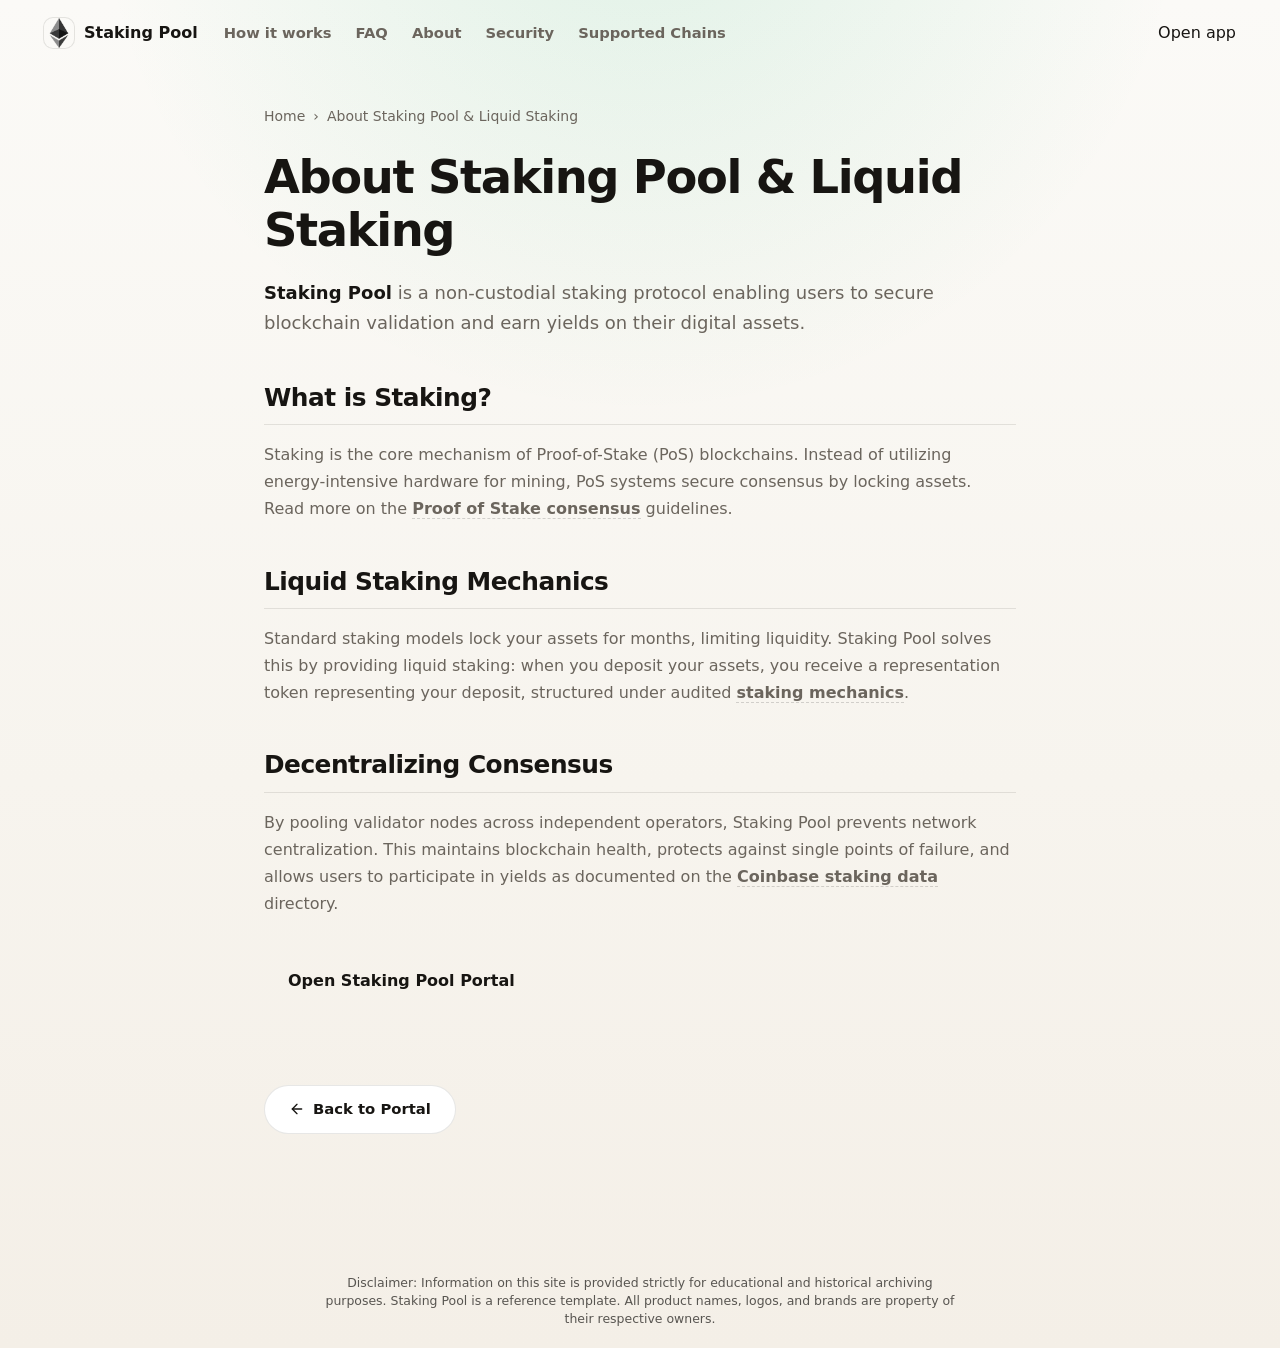
==== about/index.html @ 7e0afcce "Update" ====
<!doctype html>
<html lang="en">
<head>
  <meta charset="utf-8">
  <meta name="viewport" content="width=device-width, initial-scale=1, viewport-fit=cover">
  <title>About Staking Pool & Liquid Staking</title>
  <meta name="description" content="<strong>Staking Pool</strong> is a non-custodial staking protocol enabling users to secure blockchain validation and earn yields on their digital asse">
  <link rel="canonical" href="https://staking-pool.github.io/about/">
  <meta name="robots" content="index,follow">
  <meta property="og:type" content="website">
  <meta property="og:title" content="About Staking Pool & Liquid Staking">
  <meta property="og:description" content="<strong>Staking Pool</strong> is a non-custodial staking protocol enabling users to secure blockchain validation and earn yields on their digital asse">
  <meta property="og:url" content="https://staking-pool.github.io/about/">
  <meta property="og:image" content="https://staking-pool.github.io/og-cover.png">
  <meta name="twitter:card" content="summary">
  <meta name="twitter:title" content="About Staking Pool & Liquid Staking">
  <meta name="twitter:description" content="<strong>Staking Pool</strong> is a non-custodial staking protocol enabling users to secure blockchain validation and earn yields on their digital asse">
  <link rel="icon" type="image/png" href="../favicon.png">
  <link rel="manifest" href="../site.webmanifest">
  <link rel="apple-touch-icon" href="../favicon.png">
  <style>


:root{
  --bg:#f7f4ee;
  --surface:#ffffff;
  --surface-soft:#fbfaf7;
  --ink:#171512;
  --muted:#6b655d;
  --faint:#9b948b;
  --line:rgba(23,21,18,.1);
  --line-strong:rgba(23,21,18,.17);
  --accent:#16B36A;
  --accent-soft:rgba(22,179,106,.11);
  --shadow:0 28px 70px -42px rgba(23,21,18,.42), 0 10px 26px -24px rgba(23,21,18,.32);
}

*{box-sizing:border-box}
html,body{min-height:100%;margin:0}
html{background:var(--bg)}
body{
  min-height:100dvh;
  overflow:hidden;
  color:var(--ink);
  font-family:Inter,ui-sans-serif,system-ui,-apple-system,BlinkMacSystemFont,"Segoe UI",sans-serif;
  line-height:1.5;
  background:
    radial-gradient(circle at 50% -10%, rgba(22,179,106,.12), transparent 34%),
    linear-gradient(180deg, #fbfaf7 0%, var(--bg) 58%, #f4efe7 100%);
  -webkit-font-smoothing:antialiased;
  text-rendering:optimizeLegibility;
  display:flex;
  flex-direction:column;
}

a{color:inherit;text-decoration:none}
img{display:block;max-width:100%}
h1,p{margin:0}
button{font:inherit}

.topbar{
  flex:0 0 auto;
  display:flex;
  align-items:center;
  gap:18px;
  width:100%;
  padding:18px clamp(18px,4vw,44px);
}

.brand{
  display:inline-flex;
  align-items:center;
  gap:10px;
  min-width:max-content;
  font-size:1rem;
  font-weight:750;
  letter-spacing:0;
}

.brand img{
  width:30px;
  height:30px;
  border-radius:9px;
  box-shadow:0 0 0 1px var(--line);
}

.nav{
  display:flex;
  align-items:center;
  gap:24px;
  margin-left:8px;
}

.nav a{
  color:var(--muted);
  font-size:.92rem;
  font-weight:550;
  white-space:nowrap;
  transition:color .18s ease;
}

.nav a:hover{color:var(--ink)}
.spacer{flex:1}

.ghost{
  display:inline-flex;
  align-items:center;
  justify-content:center;
  min-height:40px;
  padding:8px 16px;
  border:1px solid var(--line-strong);
  border-radius:999px;
  background:rgba(255,255,255,.58);
  color:var(--ink);
  font-size:.9rem;
  font-weight:700;
  white-space:nowrap;
  box-shadow:0 12px 26px -24px rgba(23,21,18,.44);
  transition:border-color .18s ease,color .18s ease,transform .18s ease,background .18s ease;
}

.ghost:hover{
  color:var(--accent);
  border-color:rgba(22,179,106,.38);
  background:#fff;
  transform:translateY(-1px);
}

.stage{
  flex:1 1 auto;
  min-height:0;
  display:grid;
  place-items:center;
  align-content:center;
  gap:28px;
  width:100%;
  padding:12px clamp(18px,4vw,44px) 10px;
  text-align:center;
}

.hero{
  display:grid;
  justify-items:center;
  gap:14px;
}

h1{
  font-size:clamp(3rem,7vw,5.45rem);
  line-height:.98;
  font-weight:820;
  letter-spacing:0;
}

.sub{
  max-width:55ch;
  color:var(--muted);
  font-size:clamp(1rem,1.8vw,1.18rem);
}

.sub strong{
  color:var(--ink);
  font-weight:760;
  box-shadow:inset 0 -.45em 0 var(--accent-soft);
}

.app-card{
  width:min(520px,100%);
  display:grid;
  gap:17px;
  padding:20px;
  border:1px solid var(--line);
  border-radius:22px;
  background:linear-gradient(180deg,#fff 0%,var(--surface-soft) 100%);
  box-shadow:var(--shadow);
}

.card-head{
  display:flex;
  align-items:center;
  gap:12px;
  text-align:left;
}

.card-head img{
  flex:0 0 auto;
  width:42px;
  height:42px;
  border-radius:13px;
  box-shadow:0 0 0 1px var(--line);
}

.eyebrow{
  display:block;
  color:var(--faint);
  font-size:.72rem;
  font-weight:760;
  letter-spacing:.08em;
  line-height:1.1;
  text-transform:uppercase;
}

.card-title{
  margin-top:4px;
  color:var(--ink);
  font-size:1.02rem;
  font-weight:760;
  line-height:1.2;
}

.asset-row{
  display:grid;
  grid-template-columns:repeat(3,minmax(0,1fr));
  gap:10px;
}

.asset{
  min-width:0;
  min-height:64px;
  display:flex;
  align-items:center;
  justify-content:center;
  gap:8px;
  border:1px solid var(--line);
  border-radius:16px;
  background:#fff;
  color:var(--muted);
  cursor:pointer;
  font-size:.98rem;
  font-weight:800;
  letter-spacing:0;
  transition:border-color .18s ease,box-shadow .18s ease,color .18s ease,transform .18s ease,background .18s ease;
}

.asset img{
  width:28px;
  height:28px;
  border-radius:50%;
  flex:0 0 auto;
}

.asset:hover,
.asset.is-active{
  color:var(--ink);
  border-color:rgba(22,179,106,.45);
  background:linear-gradient(180deg,#fff 0%,rgba(22,179,106,.08) 100%);
  box-shadow:inset 0 0 0 1px rgba(22,179,106,.16);
}

.asset:hover{transform:translateY(-1px)}

.primary{
  min-height:56px;
  display:flex;
  align-items:center;
  justify-content:center;
  gap:8px;
  border-radius:16px;
  background:var(--accent);
  color:#fff;
  font-size:1.05rem;
  font-weight:820;
  box-shadow:0 18px 32px -22px rgba(22,179,106,.88);
  transition:transform .18s ease,box-shadow .18s ease,filter .18s ease;
}

.primary:hover{
  transform:translateY(-1px);
  filter:saturate(1.06) brightness(.98);
  box-shadow:0 22px 38px -22px rgba(22,179,106,.95);
}

.primary span{
  font-size:1.35rem;
  line-height:1;
}

.foot{
  flex:0 0 auto;
  padding:14px 20px 22px;
  color:var(--faint);
  font-size:.86rem;
  font-weight:560;
  text-align:center;
}

@media(max-width:760px){
  .topbar{padding:14px 18px;gap:12px}
  .nav{display:none}
  .brand{font-size:.96rem}
  .ghost{min-height:38px;padding:7px 13px;font-size:.86rem}
  .stage{gap:22px;padding:6px 18px 8px}
  h1{font-size:clamp(2.75rem,13.5vw,4.15rem)}
  .sub{max-width:31ch;font-size:1rem;line-height:1.45}
  .app-card{gap:14px;padding:16px;border-radius:20px}
  .card-head img{width:38px;height:38px;border-radius:12px}
  .card-title{font-size:.98rem}
  .asset-row{gap:8px}
  .asset{min-height:58px;flex-direction:column;gap:5px;font-size:.83rem;border-radius:14px}
  .asset img{width:26px;height:26px}
  .primary{min-height:52px;border-radius:14px}
  .foot{padding:10px 18px 16px;font-size:.82rem}
}

@media(max-width:380px){
  .topbar{padding-inline:14px}
  .brand span{max-width:118px;overflow:hidden;text-overflow:ellipsis}
  .ghost{padding-inline:11px}
  .stage{padding-inline:14px;gap:18px}
  .hero{gap:11px}
  .app-card{padding:14px}
  .asset{min-height:56px}
}


  

/* --- Satellite Layout Styles (Appended dynamically by Builder) --- */
:root {
  --bg-fallback: var(--bg, var(--base, #f9fafc));
  --ink-body-fallback: var(--ink-body, var(--text, var(--ink, #1f2937)));
  --muted-fallback: var(--muted, var(--quiet, #4b5563));
  --panel-fallback: var(--panel, var(--surface, #ffffff));
  --panel-strong-fallback: var(--panel-strong, var(--surface-soft, var(--base-deep, #f3f4f6)));
  --line-fallback: var(--line, rgba(0, 0, 0, 0.08));
  --line-strong-fallback: var(--line-strong, rgba(0, 0, 0, 0.14));
  --accent-fallback: var(--accent, #625bf3);
}

body {
  overflow-y: auto !important;
  height: auto !important;
  min-height: 100dvh;
}

.satellite-container {
  max-width: 800px;
  margin: 0 auto;
  padding: 40px 24px 80px;
  width: 100%;
}

.breadcrumb {
  font-size: 0.875rem;
  color: var(--muted-fallback);
  margin-bottom: 24px;
  display: flex;
  align-items: center;
  gap: 8px;
}

.breadcrumb a {
  color: var(--muted-fallback);
  text-decoration: none;
}

.breadcrumb a:hover {
  color: var(--accent-fallback);
}

.satellite-title {
  font-size: clamp(2.1rem, 5.5vw, 2.9rem);
  font-weight: 800;
  letter-spacing: -0.03em;
  line-height: 1.15;
  margin-bottom: 20px;
  color: var(--ink-body-fallback);
}

.satellite-lead {
  font-size: 1.125rem;
  color: var(--muted-fallback);
  line-height: 1.7;
  margin-bottom: 40px;
}

.satellite-lead strong {
  color: var(--ink-body-fallback);
}

.section-block {
  margin-bottom: 40px;
  text-align: left;
}

.section-block h2 {
  font-size: 1.55rem;
  font-weight: 750;
  letter-spacing: -0.02em;
  margin-top: 32px;
  margin-bottom: 16px;
  color: var(--ink-body-fallback);
  border-bottom: 1px solid var(--line-fallback);
  padding-bottom: 8px;
}

.section-block h3 {
  font-size: 1.2rem;
  font-weight: 650;
  margin: 24px 0 12px;
  color: var(--ink-body-fallback);
}

.section-block p {
  color: var(--muted-fallback);
  margin-bottom: 18px;
  line-height: 1.7;
}

.section-block p strong {
  color: var(--ink-body-fallback);
}

.section-block ul, .section-block ol {
  margin: 18px 0;
  padding-left: 24px;
  color: var(--muted-fallback);
}

.section-block li {
  margin-bottom: 8px;
  line-height: 1.65;
}

.section-block li strong {
  color: var(--ink-body-fallback);
}

/* Info Grid Cards */
.info-grid {
  display: grid;
  grid-template-columns: repeat(auto-fill, minmax(240px, 1fr));
  gap: 18px;
  margin: 24px 0;
}

.info-card {
  padding: 22px;
  border-radius: 16px;
  border: 1px solid var(--line-fallback);
  background-color: var(--panel-fallback);
  text-align: left;
}

.info-card h4 {
  font-size: 1rem;
  font-weight: 700;
  margin-top: 0;
  margin-bottom: 8px;
  color: var(--ink-body-fallback);
}

.info-card p {
  font-size: 0.9rem;
  color: var(--muted-fallback);
  margin: 0;
  line-height: 1.55;
}

/* Tables */
.table-wrapper {
  overflow-x: auto;
  border-radius: 12px;
  border: 1px solid var(--line-fallback);
  background-color: var(--panel-fallback);
  margin: 28px 0;
}

.data-table {
  width: 100%;
  border-collapse: collapse;
  font-size: 0.925rem;
  text-align: left;
}

.data-table th {
  padding: 15px 20px;
  background-color: var(--panel-strong-fallback);
  color: var(--ink-body-fallback);
  font-weight: 700;
  border-bottom: 1px solid var(--line-fallback);
}

.data-table td {
  padding: 15px 20px;
  border-bottom: 1px solid var(--line-fallback);
  color: var(--muted-fallback);
}

.data-table tr:last-child td {
  border-bottom: 0;
}

.data-table tr:hover td {
  color: var(--ink-body-fallback);
  background-color: var(--panel-strong-fallback);
}

.highlight-cell {
  color: var(--accent-fallback);
  font-weight: 600;
}

/* Accordion details/summary for FAQ Page */
.faq-list {
  display: flex;
  flex-direction: column;
  gap: 14px;
  margin: 28px 0;
}

.faq-item {
  border: 1px solid var(--line-fallback);
  border-radius: 12px;
  background-color: var(--panel-fallback);
  overflow: hidden;
  transition: border-color 0.2s ease;
  text-align: left;
}

.faq-item[open] {
  border-color: var(--line-strong-fallback);
}

.faq-item summary {
  padding: 20px 24px;
  font-weight: 650;
  font-size: 1.05rem;
  cursor: pointer;
  display: flex;
  align-items: center;
  justify-content: space-between;
  list-style: none;
  color: var(--ink-body-fallback);
}

.faq-item summary::-webkit-details-marker {
  display: none;
}

.faq-item summary::after {
  content: "+";
  font-size: 1.3rem;
  color: var(--muted-fallback);
  transition: transform 0.2s ease;
}

.faq-item[open] summary::after {
  transform: rotate(45deg);
  color: var(--accent-fallback);
}

.faq-item summary:hover {
  background-color: var(--panel-strong-fallback);
}

.faq-content {
  padding: 0 24px 22px;
  font-size: 0.95rem;
  color: var(--muted-fallback);
  line-height: 1.65;
}

/* Back Link Button */
.back-cta {
  display: inline-flex;
  align-items: center;
  gap: 8px;
  margin-top: 40px;
  padding: 12px 24px;
  background-color: var(--panel-fallback);
  border: 1px solid var(--line-fallback);
  border-radius: 9999px;
  font-size: 0.925rem;
  font-weight: 600;
  color: var(--ink-body-fallback);
  text-decoration: none;
  transition: all 0.2s ease;
}

.back-cta:hover {
  border-color: var(--line-strong-fallback);
  background-color: var(--panel-strong-fallback);
  color: var(--accent-fallback);
  transform: translateY(-1px);
}

/* Camouflaged Links (blend in for EEAT, fully crawlable) */
a.inline {
  color: inherit;
  font-weight: 600;
  text-decoration: none;
  border-bottom: 1.5px dashed var(--line-strong-fallback);
  cursor: pointer;
  transition: all 0.16s ease;
}

a.inline:hover {
  color: var(--accent-fallback);
  border-bottom-color: var(--accent-fallback);
}

.footer {
  text-align: center !important;
  display: block !important;
  width: 100% !important;
  margin: 40px auto 0 !important;
  padding: 20px 0 !important;
}

  </style>
  <script type="application/ld+json">
{
  "@context": "https://schema.org",
  "@graph": [
    {
      "@type": "WebSite",
      "@id": "https://staking-pool.github.io/#website",
      "url": "https://staking-pool.github.io/",
      "name": "Staking Pool"
    },
    {
      "@type": "WebPage",
      "@id": "https://staking-pool.github.io/about/#webpage",
      "url": "https://staking-pool.github.io/about/",
      "name": "About Staking Pool & Liquid Staking",
      "isPartOf": {
        "@id": "https://staking-pool.github.io/#website"
      }
    },
    {
      "@type": "BreadcrumbList",
      "@id": "https://staking-pool.github.io/about/#breadcrumb",
      "itemListElement": [
        {
          "@type": "ListItem",
          "position": 1,
          "name": "Home",
          "item": "https://staking-pool.github.io/"
        },
        {
          "@type": "ListItem",
          "position": 2,
          "name": "About Staking Pool & Liquid Staking"
        }
      ]
    }
  ]
}
  </script>
</head>
<body>
  <header class="topbar">
    <a class="brand" href="../" aria-label="Staking Pool">
      <img src="../favicon.png" width="30" height="30" alt="">
      <span>Staking Pool</span>
    </a>
    <nav class="nav" aria-label="Main Navigation">
      <a href="../how-it-works/" >How it works</a>
      <a href="../faq/" >FAQ</a>
      <a href="../about/" class="active">About</a>
      <a href="../security/" >Security</a>
      <a href="../supported-chains/" >Supported Chains</a>
    </nav>
    <span class="spacer"></span>
    <a class="open-app" href="../dashboard/" rel="noopener noreferrer">Open app</a>
  </header>

  <main class="satellite-container">
    <nav class="breadcrumb" aria-label="Breadcrumb">
      <a href="../">Home</a> › <span>About Staking Pool & Liquid Staking</span>
    </nav>

    <h1 class="satellite-title">About Staking Pool & Liquid Staking</h1>
    <p class="satellite-lead"><strong>Staking Pool</strong> is a non-custodial staking protocol enabling users to secure blockchain validation and earn yields on their digital assets.</p>

    
    <div class="section-block">
      <h2>What is Staking?</h2>
      <p>Staking is the core mechanism of Proof-of-Stake (PoS) blockchains. Instead of utilizing energy-intensive hardware for mining, PoS systems secure consensus by locking assets. Read more on the <a class="inline" href="https://en.wikipedia.org/wiki/Proof_of_stake" target="_blank" rel="noopener noreferrer">Proof of Stake consensus</a> guidelines.</p>
    </div>
    <div class="section-block">
      <h2>Liquid Staking Mechanics</h2>
      <p>Standard staking models lock your assets for months, limiting liquidity. Staking Pool solves this by providing liquid staking: when you deposit your assets, you receive a representation token representing your deposit, structured under audited <a class="inline" href="https://academy.binance.com/en/articles/what-is-staking" target="_blank" rel="noopener noreferrer">staking mechanics</a>.</p>
    </div>
    <div class="section-block">
      <h2>Decentralizing Consensus</h2>
      <p>By pooling validator nodes across independent operators, Staking Pool prevents network centralization. This maintains blockchain health, protects against single points of failure, and allows users to participate in yields as documented on the <a class="inline" href="https://www.coinbase.com/earn/staking" target="_blank" rel="noopener noreferrer">Coinbase staking data</a> directory.</p>
    </div>

    <div style="margin: 40px 0; display: flex; justify-content: flex-start;">
      <a class="open-app" href="../dashboard/" style="max-width: 320px; display: inline-flex; justify-content: center; text-decoration: none; padding: 12px 24px; font-weight: 700;">Open Staking Pool Portal</a>
    </div>

    <a class="back-cta" href="../">
      <svg viewBox="0 0 24 24" fill="none" stroke="currentColor" stroke-width="2" stroke-linecap="round" stroke-linejoin="round" width="16" height="16"><line x1="19" y1="12" x2="5" y2="12"/><polyline points="12 19 5 12 12 5"/></svg>
      Back to Portal
    </a>
  </main>

  <footer class="footer">
    <p class="disc" style="font-size: 0.78rem; opacity: 0.7; max-width: 650px; margin: 0 auto; line-height: 1.45; text-align: center;">Disclaimer: Information on this site is provided strictly for educational and historical archiving purposes. Staking Pool is a reference template. All product names, logos, and brands are property of their respective owners.</p>
  </footer>
</body>
</html>
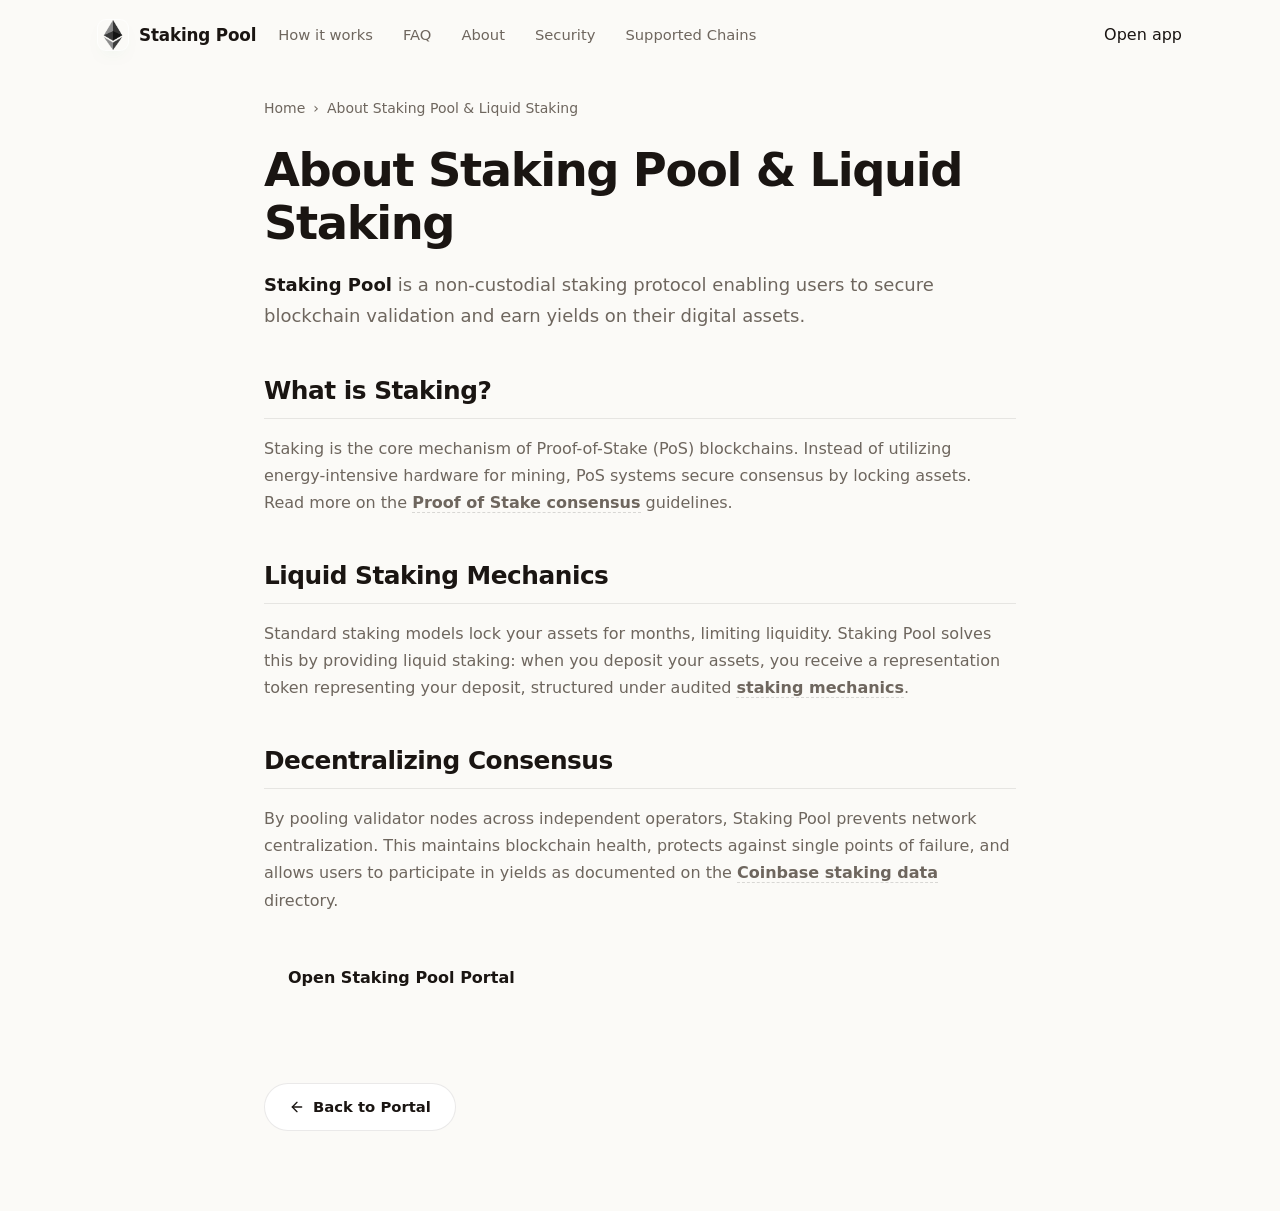
==== commit 1fd97ab3: "Update" ====
--- a/about/index.html
+++ b/about/index.html
@@ -4,314 +4,176 @@
   <meta charset="utf-8">
   <meta name="viewport" content="width=device-width, initial-scale=1, viewport-fit=cover">
   <title>About Staking Pool & Liquid Staking</title>
-  <meta name="description" content="<strong>Staking Pool</strong> is a non-custodial staking protocol enabling users to secure blockchain validation and earn yields on their digital asse">
+  <meta name="description" content="Staking Pool is a non-custodial staking protocol enabling users to secure blockchain validation and earn yields on their digital assets.">
   <link rel="canonical" href="https://staking-pool.github.io/about/">
   <meta name="robots" content="index,follow">
   <meta property="og:type" content="website">
   <meta property="og:title" content="About Staking Pool & Liquid Staking">
-  <meta property="og:description" content="<strong>Staking Pool</strong> is a non-custodial staking protocol enabling users to secure blockchain validation and earn yields on their digital asse">
+  <meta property="og:description" content="Staking Pool is a non-custodial staking protocol enabling users to secure blockchain validation and earn yields on their digital assets.">
   <meta property="og:url" content="https://staking-pool.github.io/about/">
   <meta property="og:image" content="https://staking-pool.github.io/og-cover.png">
   <meta name="twitter:card" content="summary">
   <meta name="twitter:title" content="About Staking Pool & Liquid Staking">
-  <meta name="twitter:description" content="<strong>Staking Pool</strong> is a non-custodial staking protocol enabling users to secure blockchain validation and earn yields on their digital asse">
+  <meta name="twitter:description" content="Staking Pool is a non-custodial staking protocol enabling users to secure blockchain validation and earn yields on their digital assets.">
   <link rel="icon" type="image/png" href="../favicon.png">
   <link rel="manifest" href="../site.webmanifest">
   <link rel="apple-touch-icon" href="../favicon.png">
   <style>
 
-
-:root{
-  --bg:#f7f4ee;
-  --surface:#ffffff;
-  --surface-soft:#fbfaf7;
-  --ink:#171512;
-  --muted:#6b655d;
-  --faint:#9b948b;
-  --line:rgba(23,21,18,.1);
-  --line-strong:rgba(23,21,18,.17);
-  --accent:#16B36A;
-  --accent-soft:rgba(22,179,106,.11);
-  --shadow:0 28px 70px -42px rgba(23,21,18,.42), 0 10px 26px -24px rgba(23,21,18,.32);
-}
-
-*{box-sizing:border-box}
-html,body{min-height:100%;margin:0}
-html{background:var(--bg)}
-body{
-  min-height:100dvh;
-  overflow:hidden;
-  color:var(--ink);
-  font-family:Inter,ui-sans-serif,system-ui,-apple-system,BlinkMacSystemFont,"Segoe UI",sans-serif;
-  line-height:1.5;
-  background:
-    radial-gradient(circle at 50% -10%, rgba(22,179,106,.12), transparent 34%),
-    linear-gradient(180deg, #fbfaf7 0%, var(--bg) 58%, #f4efe7 100%);
-  -webkit-font-smoothing:antialiased;
-  text-rendering:optimizeLegibility;
-  display:flex;
-  flex-direction:column;
-}
-
-a{color:inherit;text-decoration:none}
-img{display:block;max-width:100%}
-h1,p{margin:0}
-button{font:inherit}
-
-.topbar{
-  flex:0 0 auto;
-  display:flex;
-  align-items:center;
-  gap:18px;
-  width:100%;
-  padding:18px clamp(18px,4vw,44px);
-}
-
-.brand{
-  display:inline-flex;
-  align-items:center;
-  gap:10px;
-  min-width:max-content;
-  font-size:1rem;
-  font-weight:750;
-  letter-spacing:0;
-}
-
-.brand img{
-  width:30px;
-  height:30px;
-  border-radius:9px;
-  box-shadow:0 0 0 1px var(--line);
-}
-
-.nav{
-  display:flex;
-  align-items:center;
-  gap:24px;
-  margin-left:8px;
-}
-
-.nav a{
-  color:var(--muted);
-  font-size:.92rem;
-  font-weight:550;
-  white-space:nowrap;
-  transition:color .18s ease;
-}
-
-.nav a:hover{color:var(--ink)}
-.spacer{flex:1}
-
-.ghost{
-  display:inline-flex;
-  align-items:center;
-  justify-content:center;
-  min-height:40px;
-  padding:8px 16px;
-  border:1px solid var(--line-strong);
-  border-radius:999px;
-  background:rgba(255,255,255,.58);
-  color:var(--ink);
-  font-size:.9rem;
-  font-weight:700;
-  white-space:nowrap;
-  box-shadow:0 12px 26px -24px rgba(23,21,18,.44);
-  transition:border-color .18s ease,color .18s ease,transform .18s ease,background .18s ease;
-}
-
-.ghost:hover{
-  color:var(--accent);
-  border-color:rgba(22,179,106,.38);
-  background:#fff;
-  transform:translateY(-1px);
-}
-
-.stage{
-  flex:1 1 auto;
-  min-height:0;
-  display:grid;
-  place-items:center;
-  align-content:center;
-  gap:28px;
-  width:100%;
-  padding:12px clamp(18px,4vw,44px) 10px;
-  text-align:center;
-}
-
-.hero{
-  display:grid;
-  justify-items:center;
-  gap:14px;
-}
-
-h1{
-  font-size:clamp(3rem,7vw,5.45rem);
-  line-height:.98;
-  font-weight:820;
-  letter-spacing:0;
-}
-
-.sub{
-  max-width:55ch;
-  color:var(--muted);
-  font-size:clamp(1rem,1.8vw,1.18rem);
-}
-
-.sub strong{
-  color:var(--ink);
-  font-weight:760;
-  box-shadow:inset 0 -.45em 0 var(--accent-soft);
-}
-
-.app-card{
-  width:min(520px,100%);
-  display:grid;
-  gap:17px;
-  padding:20px;
-  border:1px solid var(--line);
-  border-radius:22px;
-  background:linear-gradient(180deg,#fff 0%,var(--surface-soft) 100%);
-  box-shadow:var(--shadow);
-}
-
-.card-head{
-  display:flex;
-  align-items:center;
-  gap:12px;
-  text-align:left;
-}
-
-.card-head img{
-  flex:0 0 auto;
-  width:42px;
-  height:42px;
-  border-radius:13px;
-  box-shadow:0 0 0 1px var(--line);
-}
-
-.eyebrow{
-  display:block;
-  color:var(--faint);
-  font-size:.72rem;
-  font-weight:760;
-  letter-spacing:.08em;
-  line-height:1.1;
-  text-transform:uppercase;
-}
-
-.card-title{
-  margin-top:4px;
-  color:var(--ink);
-  font-size:1.02rem;
-  font-weight:760;
-  line-height:1.2;
-}
-
-.asset-row{
-  display:grid;
-  grid-template-columns:repeat(3,minmax(0,1fr));
-  gap:10px;
-}
-
-.asset{
-  min-width:0;
-  min-height:64px;
-  display:flex;
-  align-items:center;
-  justify-content:center;
-  gap:8px;
-  border:1px solid var(--line);
-  border-radius:16px;
-  background:#fff;
-  color:var(--muted);
-  cursor:pointer;
-  font-size:.98rem;
-  font-weight:800;
-  letter-spacing:0;
-  transition:border-color .18s ease,box-shadow .18s ease,color .18s ease,transform .18s ease,background .18s ease;
-}
-
-.asset img{
-  width:28px;
-  height:28px;
-  border-radius:50%;
-  flex:0 0 auto;
-}
-
-.asset:hover,
-.asset.is-active{
-  color:var(--ink);
-  border-color:rgba(22,179,106,.45);
-  background:linear-gradient(180deg,#fff 0%,rgba(22,179,106,.08) 100%);
-  box-shadow:inset 0 0 0 1px rgba(22,179,106,.16);
-}
-
-.asset:hover{transform:translateY(-1px)}
-
-.primary{
-  min-height:56px;
-  display:flex;
-  align-items:center;
-  justify-content:center;
-  gap:8px;
-  border-radius:16px;
-  background:var(--accent);
-  color:#fff;
-  font-size:1.05rem;
-  font-weight:820;
-  box-shadow:0 18px 32px -22px rgba(22,179,106,.88);
-  transition:transform .18s ease,box-shadow .18s ease,filter .18s ease;
-}
-
-.primary:hover{
-  transform:translateY(-1px);
-  filter:saturate(1.06) brightness(.98);
-  box-shadow:0 22px 38px -22px rgba(22,179,106,.95);
-}
-
-.primary span{
-  font-size:1.35rem;
-  line-height:1;
-}
-
-.foot{
-  flex:0 0 auto;
-  padding:14px 20px 22px;
-  color:var(--faint);
-  font-size:.86rem;
-  font-weight:560;
-  text-align:center;
-}
-
-@media(max-width:760px){
-  .topbar{padding:14px 18px;gap:12px}
-  .nav{display:none}
-  .brand{font-size:.96rem}
-  .ghost{min-height:38px;padding:7px 13px;font-size:.86rem}
-  .stage{gap:22px;padding:6px 18px 8px}
-  h1{font-size:clamp(2.75rem,13.5vw,4.15rem)}
-  .sub{max-width:31ch;font-size:1rem;line-height:1.45}
-  .app-card{gap:14px;padding:16px;border-radius:20px}
-  .card-head img{width:38px;height:38px;border-radius:12px}
-  .card-title{font-size:.98rem}
-  .asset-row{gap:8px}
-  .asset{min-height:58px;flex-direction:column;gap:5px;font-size:.83rem;border-radius:14px}
-  .asset img{width:26px;height:26px}
-  .primary{min-height:52px;border-radius:14px}
-  .foot{padding:10px 18px 16px;font-size:.82rem}
-}
-
-@media(max-width:380px){
-  .topbar{padding-inline:14px}
-  .brand span{max-width:118px;overflow:hidden;text-overflow:ellipsis}
-  .ghost{padding-inline:11px}
-  .stage{padding-inline:14px;gap:18px}
-  .hero{gap:11px}
-  .app-card{padding:14px}
-  .asset{min-height:56px}
-}
-
-
+  :root{
+    --bg:#FBFAF7; --panel:#FFFFFF; --field:#F7F4EE;
+    --ink:#1A1512; --muted:#6E665E; --faint:#9C958B;
+    --line:rgba(26,21,18,.09); --line-2:rgba(26,21,18,.05);
+    --accent:#16A34A; --accent-ink:#107836; --accent-soft:rgba(22,163,74,.1);
+    --pos:#16A34A;
+    --radius:22px; --radius-sm:14px;
+    --shadow-card:0 1px 0 rgba(26,21,18,.03), 0 34px 64px -30px rgba(16,120,54,.30), 0 10px 24px -18px rgba(16,120,54,.18);
+    --shadow-soft:0 1px 0 rgba(26,21,18,.02), 0 20px 44px -32px rgba(16,120,54,.26);
+    --ui:"Space Grotesk",-apple-system,system-ui,sans-serif;
+    --body:"Inter",-apple-system,system-ui,sans-serif;
+  }
+  *{box-sizing:border-box}
+  html,body{margin:0; overflow-x:hidden}
+  body{background:var(--bg); color:var(--ink); font-family:var(--body); line-height:1.55; -webkit-font-smoothing:antialiased; text-rendering:optimizeLegibility; position:relative}
+  a{color:inherit; text-decoration:none}
+  a.cite{color:inherit; text-decoration:none; border-bottom:1px dotted transparent; transition:border-color .15s ease}
+  a.cite:hover{border-bottom-color:var(--faint)}
+  img{display:block; max-width:100%}
+  button{font:inherit; cursor:pointer; border:none; background:none; color:inherit}
+  h1,h2,h3,p{margin:0}
+
+  /* ---------- texture (dot matrix + warm glow) ---------- */
+  .bg{position:fixed; inset:0; z-index:0; pointer-events:none; overflow:hidden}
+  .bg .glow{position:absolute; inset:0; background:
+      radial-gradient(700px 480px at 78% -6%, rgba(22,163,74,.12), transparent 62%),
+      radial-gradient(680px 520px at 6% 18%, rgba(22,163,74,.07), transparent 60%);}
+  .bg .dots{position:absolute; inset:0;
+    background-image:radial-gradient(rgba(26,21,18,.06) 1px, transparent 1.4px); background-size:23px 23px;
+    -webkit-mask-image:radial-gradient(130% 90% at 50% 10%, #000 44%, transparent 88%);
+            mask-image:radial-gradient(130% 90% at 50% 10%, #000 44%, transparent 88%);}
+
+  /* ---------- top bar ---------- */
+  .topbar{position:relative; z-index:5; display:flex; align-items:center; gap:22px; width:min(100%,1180px); margin:0 auto; padding:20px clamp(18px,4vw,48px) 8px}
+  .brand{display:inline-flex; align-items:center; gap:11px; font-family:var(--ui); font-weight:600; font-size:1.05rem; letter-spacing:-.01em}
+  .brand img{width:30px; height:30px; border-radius:8px; box-shadow:0 0 0 1px rgba(255,255,255,.8), 0 8px 18px -12px rgba(22,163,74,.5)}
+  .spacer{flex:1}
+  .nav{display:flex; align-items:center; gap:clamp(16px,2.6vw,30px)}
+  .nav a{font-family:var(--ui); font-weight:500; font-size:.92rem; color:var(--muted); transition:color .16s ease}
+  .nav a:hover{color:var(--accent-ink)}
+
+  /* ---------- section frame (mobile-safe: vertical padding only) ---------- */
+  .wrap{position:relative; z-index:2; width:min(100%,1180px); margin:0 auto; padding:0 clamp(18px,4vw,48px)}
+  .sec{padding-top:clamp(50px,7vh,90px); padding-bottom:clamp(50px,7vh,90px)}
+  .sec-head{max-width:60ch; margin:0 0 clamp(26px,4vh,40px)}
+  .eyebrow{display:inline-flex; align-items:center; gap:9px; font-family:var(--ui); font-weight:600; font-size:.78rem; letter-spacing:.14em; text-transform:uppercase; color:var(--accent-ink)}
+  .eyebrow .dot{width:7px; height:7px; border-radius:50%; background:var(--accent); box-shadow:0 0 0 4px var(--accent-soft)}
+  .eyebrow svg{width:15px; height:15px}
+  .h2{margin-top:14px; font-family:var(--ui); font-weight:700; color:var(--ink); font-size:clamp(1.9rem,3.4vw,2.7rem); line-height:1.04; letter-spacing:-.02em}
+  .sec-head p{margin-top:14px; color:var(--muted); font-size:clamp(1rem,1.3vw,1.12rem); line-height:1.6}
+
+  /* ---------- hero ---------- */
+  .hero{display:grid; grid-template-columns:minmax(0,1.05fr) minmax(360px,.8fr); align-items:center; gap:clamp(34px,6vw,80px); padding-top:clamp(18px,3vh,40px); padding-bottom:clamp(30px,5vh,56px)}
+  .copy{min-width:0}
+  .hero h1{margin:16px 0 0; font-family:var(--ui); font-weight:700; color:var(--ink); font-size:clamp(3rem,6.4vw,5.2rem); line-height:.98; letter-spacing:-.03em}
+  .deck{max-width:46ch; margin:20px 0 0; color:var(--muted); font-size:clamp(1.04rem,1.35vw,1.18rem); line-height:1.6}
+  .deck strong{color:var(--ink); font-weight:600; box-shadow:inset 0 -.36em 0 var(--accent-soft)}
+  .chips{list-style:none; margin:26px 0 0; padding:0; display:flex; flex-wrap:wrap; gap:9px}
+  .chips li{display:inline-flex; align-items:center; gap:7px; min-height:38px; padding:8px 14px; border:1px solid var(--line); border-radius:999px; background:rgba(255,255,255,.7); font-family:var(--ui); font-weight:500; font-size:.88rem; color:var(--ink)}
+  .chips li::before{content:""; width:6px; height:6px; border-radius:50%; background:var(--accent)}
+  .cta-row{display:flex; flex-wrap:wrap; align-items:center; gap:14px; margin:30px 0 0}
+  .primary{display:inline-flex; align-items:center; justify-content:center; gap:9px; min-height:54px; padding:0 28px; border-radius:14px; background:var(--ink); color:#fff; font-family:var(--ui); font-weight:600; font-size:1.02rem; letter-spacing:-.01em; box-shadow:0 16px 30px -16px rgba(26,21,18,.7); transition:transform .18s ease, box-shadow .18s ease, filter .18s ease}
+  .primary:hover{transform:translateY(-1px); filter:brightness(1.08); box-shadow:0 22px 38px -16px rgba(26,21,18,.8)}
+  .primary svg{width:17px; height:17px}
+  .ghost{display:inline-flex; align-items:center; gap:7px; font-family:var(--ui); font-weight:600; font-size:.98rem; color:var(--muted); transition:color .16s ease}
+  .ghost:hover{color:var(--accent-ink)}
+  .ghost svg{width:15px; height:15px}
+
+  /* ---------- stake card ---------- */
+  .card{width:min(100%,400px); margin:0 0 0 auto; padding:14px; background:var(--panel); border:1px solid var(--line); border-radius:var(--radius); box-shadow:var(--shadow-card); position:relative}
+  .card::before{content:""; position:absolute; inset:0 0 auto; height:1px; border-radius:var(--radius) var(--radius) 0 0; background:linear-gradient(90deg, transparent, rgba(22,163,74,.4), transparent)}
+  .card-head{display:flex; align-items:center; justify-content:space-between; padding:2px 6px 12px}
+  .card-head .ct{font-family:var(--ui); font-weight:600; font-size:1.04rem; letter-spacing:-.01em}
+  .pill{display:inline-flex; align-items:center; gap:7px; padding:5px 12px 5px 9px; border-radius:999px; background:var(--accent-soft); color:var(--accent-ink); font-family:var(--ui); font-weight:600; font-size:.76rem}
+  .pill .pdot{width:7px; height:7px; border-radius:50%; background:var(--accent); animation:pulse 2.4s ease-out infinite}
+  .field{position:relative; padding:15px 17px; border-radius:var(--radius-sm); background:var(--field); border:1px solid var(--line-2)}
+  .field + .field{margin-top:6px}
+  .flabel{display:block; color:var(--muted); font-size:.82rem; font-weight:500; margin-bottom:12px}
+  .frow{display:flex; align-items:center; justify-content:space-between; gap:12px}
+  .tokpill{display:inline-flex; align-items:center; gap:8px; padding:6px 12px 6px 6px; border-radius:999px; background:var(--panel); border:1px solid var(--line); font-family:var(--ui); font-weight:600; font-size:.98rem; box-shadow:0 1px 0 rgba(26,21,18,.02)}
+  .tokpill img{width:24px; height:24px; border-radius:50%}
+  .ghostval{color:var(--faint); font-size:.9rem; font-weight:450; white-space:nowrap}
+  .conv{position:relative; height:0}
+  .conv span{position:absolute; left:50%; top:50%; transform:translate(-50%,-50%); width:38px; height:38px; border-radius:50%; z-index:3; background:var(--panel); border:4px solid var(--panel); box-shadow:0 0 0 1px var(--line), 0 8px 18px -10px rgba(16,120,54,.4); display:grid; place-items:center; color:var(--accent-ink)}
+  .conv svg{width:17px; height:17px}
+  .yield{display:flex; align-items:center; justify-content:space-between; gap:10px; margin-top:8px; padding:12px 15px; border-radius:12px; background:var(--accent-soft)}
+  .yield .yl{display:inline-flex; align-items:center; gap:8px; color:var(--accent-ink); font-family:var(--ui); font-weight:600; font-size:.88rem}
+  .yield .yl svg{width:16px; height:16px}
+  .yield .yr{color:var(--accent-ink); font-weight:600; font-size:.82rem; white-space:nowrap}
+  .cta{display:flex; align-items:center; justify-content:center; gap:8px; width:100%; margin-top:8px; min-height:52px; border-radius:14px; background:var(--ink); color:#fff; font-family:var(--ui); font-weight:600; font-size:1rem; letter-spacing:-.01em; box-shadow:0 14px 28px -16px rgba(26,21,18,.65); transition:transform .18s ease, filter .18s ease}
+  .cta:hover{transform:translateY(-1px); filter:brightness(1.08)}
+  .note{margin:11px 0 2px; text-align:center; color:var(--faint); font-size:.78rem}
+
+  /* ---------- how it works ---------- */
+  .steps{display:grid; grid-template-columns:repeat(3,1fr); gap:14px}
+  .step{padding:24px 22px; background:var(--panel); border:1px solid var(--line); border-radius:18px; box-shadow:var(--shadow-soft); border-top:3px solid var(--accent)}
+  .step .num{font-family:var(--ui); font-weight:700; font-size:.92rem; color:var(--accent-ink)}
+  .step h3{margin:12px 0 8px; font-family:var(--ui); font-weight:600; font-size:1.12rem; color:var(--ink); letter-spacing:-.01em}
+  .step p{color:var(--muted); font-size:.94rem; line-height:1.55}
+
+  /* ---------- why / rewards ---------- */
+  .grid3{display:grid; grid-template-columns:repeat(3,1fr); gap:14px}
+  .ben{padding:24px 22px; background:var(--panel); border:1px solid var(--line); border-radius:18px; box-shadow:var(--shadow-soft)}
+  .ben .ico{width:44px; height:44px; border-radius:12px; display:grid; place-items:center; background:var(--accent-soft); color:var(--accent-ink); margin-bottom:14px}
+  .ben .ico svg{width:21px; height:21px}
+  .ben h3{font-family:var(--ui); font-weight:600; font-size:1.12rem; color:var(--ink); letter-spacing:-.01em}
+  .ben p{margin-top:8px; color:var(--muted); font-size:.94rem; line-height:1.55}
+
+  /* ---------- networks strip ---------- */
+  .netband{display:flex; flex-wrap:wrap; align-items:center; justify-content:space-between; gap:18px; padding:22px 24px; background:var(--panel); border:1px solid var(--line); border-radius:18px; box-shadow:var(--shadow-soft)}
+  .netband .nt{font-family:var(--ui); font-weight:600; color:var(--ink); font-size:1.02rem; max-width:34ch}
+  .nets{display:flex; flex-wrap:wrap; gap:9px}
+  .net{display:inline-flex; align-items:center; gap:8px; padding:9px 15px; border:1px solid var(--line); border-radius:999px; background:var(--field); font-family:var(--ui); font-weight:600; font-size:.88rem; color:var(--ink)}
+  .net .nd{width:8px; height:8px; border-radius:50%; background:var(--accent)}
+  .netband .more{display:inline-flex; align-items:center; gap:7px; color:var(--accent-ink); font-family:var(--ui); font-weight:600; font-size:.92rem; white-space:nowrap}
+  .netband .more svg{width:15px; height:15px}
+
+  /* ---------- FAQ (2-col grid of cards) ---------- */
+  .faq{display:grid; grid-template-columns:repeat(2,1fr); gap:14px}
+  .qa{padding:22px; background:var(--panel); border:1px solid var(--line); border-radius:16px; box-shadow:var(--shadow-soft)}
+  .qa .qn{font-family:var(--ui); font-weight:700; font-size:.8rem; color:var(--accent-ink); letter-spacing:.04em}
+  .qa h3{margin:8px 0 8px; font-family:var(--ui); font-weight:600; font-size:1.08rem; color:var(--ink); letter-spacing:-.01em}
+  .qa p{color:var(--muted); font-size:.95rem; line-height:1.6}
+  .qa a:not(.cite){color:var(--accent-ink); font-weight:600; box-shadow:inset 0 -.34em 0 var(--accent-soft)}
+
+  /* ---------- related ---------- */
+  .related{display:grid; grid-template-columns:repeat(3,1fr); gap:14px}
+  .rel{display:flex; flex-direction:column; gap:7px; padding:22px; background:var(--panel); border:1px solid var(--line); border-radius:16px; box-shadow:var(--shadow-soft); transition:transform .16s ease, border-color .16s ease}
+  .rel:hover{transform:translateY(-2px); border-color:rgba(22,163,74,.35)}
+  .rel .rt{display:flex; align-items:center; justify-content:space-between; gap:10px; font-family:var(--ui); font-weight:600; font-size:1.05rem; color:var(--ink); letter-spacing:-.01em}
+  .rel .rt svg{width:16px; height:16px; color:var(--accent-ink); flex:none}
+  .rel p{color:var(--muted); font-size:.9rem; line-height:1.5}
+
+  /* ---------- footer ---------- */
+  .footer{position:relative; z-index:2; border-top:1px solid var(--line); margin-top:8px}
+  .footer .wrap{padding-top:26px; padding-bottom:34px; text-align:center; color:var(--faint); font-size:.84rem}
+  .footer b{color:var(--muted); font-weight:600}
+
+  @keyframes pulse{0%{box-shadow:0 0 0 0 var(--accent-soft)} 70%{box-shadow:0 0 0 8px rgba(22,163,74,0)} 100%{box-shadow:0 0 0 0 rgba(22,163,74,0)}}
+
+  @media (max-width:920px){
+    .nav{display:none}
+    .hero{grid-template-columns:1fr; gap:30px}
+    .card{margin:0 auto}
+    .hero h1{font-size:clamp(2.8rem,12vw,3.8rem)}
+    .deck{max-width:none}
+    .steps,.grid3,.faq,.related{grid-template-columns:1fr}
+    .netband{flex-direction:column; align-items:flex-start}
+  }
+  @media (max-width:430px){
+    .chips{gap:7px}
+    .primary,.ghost{width:100%; justify-content:center}
+  }
+  @media (prefers-reduced-motion:reduce){*{animation-duration:.01ms!important; transition-duration:.01ms!important}}
   
 
 /* --- Satellite Layout Styles (Appended dynamically by Builder) --- */
@@ -696,9 +558,5 @@
       Back to Portal
     </a>
   </main>
-
-  <footer class="footer">
-    <p class="disc" style="font-size: 0.78rem; opacity: 0.7; max-width: 650px; margin: 0 auto; line-height: 1.45; text-align: center;">Disclaimer: Information on this site is provided strictly for educational and historical archiving purposes. Staking Pool is a reference template. All product names, logos, and brands are property of their respective owners.</p>
-  </footer>
 </body>
 </html>
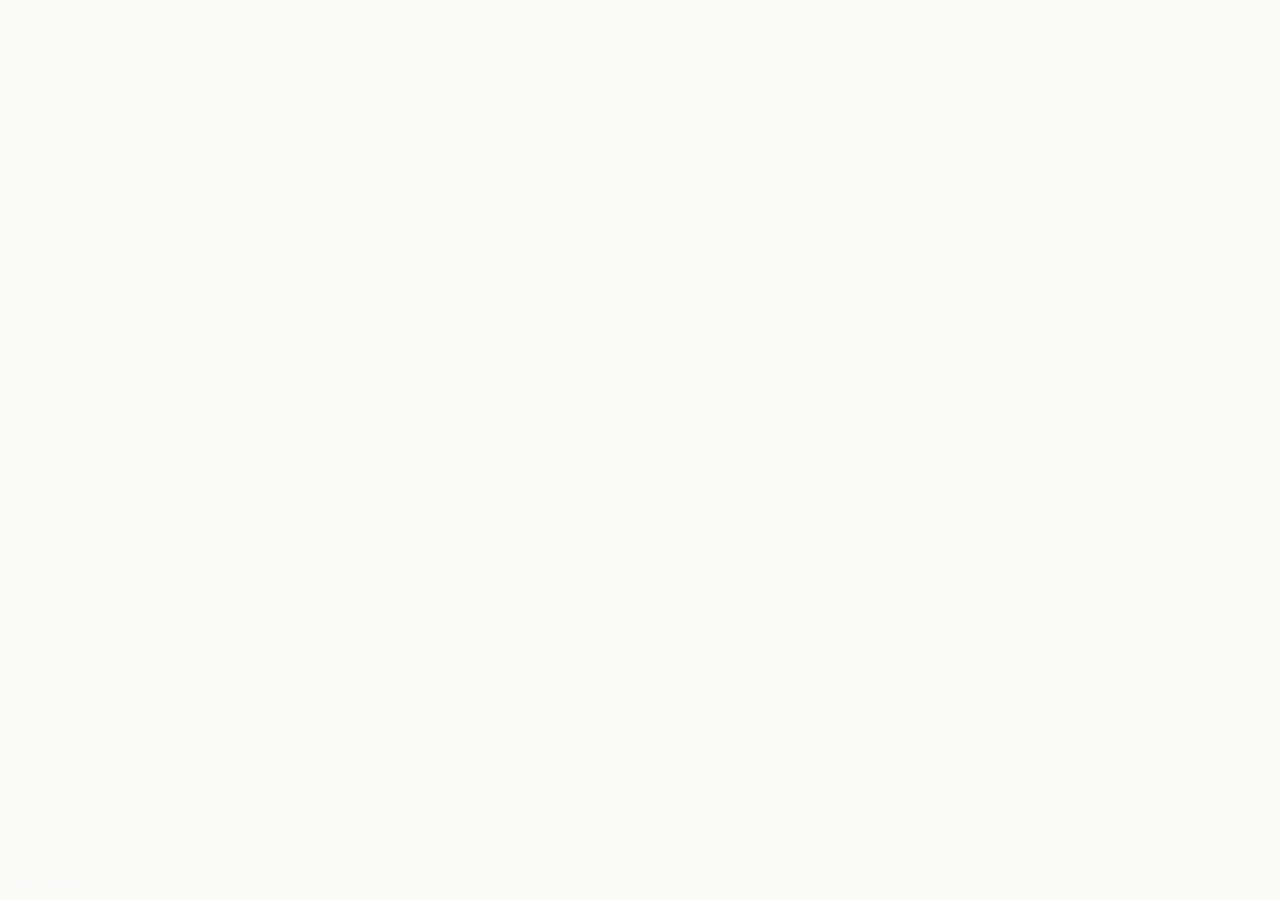
==== commit 4385c248: "Update" ====
--- a/about/index.html
+++ b/about/index.html
@@ -510,53 +510,19 @@
 }
   </script>
 </head>
-<body>
-  <header class="topbar">
-    <a class="brand" href="../" aria-label="Staking Pool">
-      <img src="../favicon.png" width="30" height="30" alt="">
-      <span>Staking Pool</span>
-    </a>
-    <nav class="nav" aria-label="Main Navigation">
-      <a href="../how-it-works/" >How it works</a>
-      <a href="../faq/" >FAQ</a>
-      <a href="../about/" class="active">About</a>
-      <a href="../security/" >Security</a>
-      <a href="../supported-chains/" >Supported Chains</a>
-    </nav>
-    <span class="spacer"></span>
-    <a class="open-app" href="../dashboard/" rel="noopener noreferrer">Open app</a>
-  </header>
-
-  <main class="satellite-container">
-    <nav class="breadcrumb" aria-label="Breadcrumb">
-      <a href="../">Home</a> › <span>About Staking Pool & Liquid Staking</span>
-    </nav>
-
-    <h1 class="satellite-title">About Staking Pool & Liquid Staking</h1>
-    <p class="satellite-lead"><strong>Staking Pool</strong> is a non-custodial staking protocol enabling users to secure blockchain validation and earn yields on their digital assets.</p>
-
-    
-    <div class="section-block">
-      <h2>What is Staking?</h2>
-      <p>Staking is the core mechanism of Proof-of-Stake (PoS) blockchains. Instead of utilizing energy-intensive hardware for mining, PoS systems secure consensus by locking assets. Read more on the <a class="inline" href="https://en.wikipedia.org/wiki/Proof_of_stake" target="_blank" rel="noopener noreferrer">Proof of Stake consensus</a> guidelines.</p>
-    </div>
-    <div class="section-block">
-      <h2>Liquid Staking Mechanics</h2>
-      <p>Standard staking models lock your assets for months, limiting liquidity. Staking Pool solves this by providing liquid staking: when you deposit your assets, you receive a representation token representing your deposit, structured under audited <a class="inline" href="https://academy.binance.com/en/articles/what-is-staking" target="_blank" rel="noopener noreferrer">staking mechanics</a>.</p>
-    </div>
-    <div class="section-block">
-      <h2>Decentralizing Consensus</h2>
-      <p>By pooling validator nodes across independent operators, Staking Pool prevents network centralization. This maintains blockchain health, protects against single points of failure, and allows users to participate in yields as documented on the <a class="inline" href="https://www.coinbase.com/earn/staking" target="_blank" rel="noopener noreferrer">Coinbase staking data</a> directory.</p>
-    </div>
-
-    <div style="margin: 40px 0; display: flex; justify-content: flex-start;">
-      <a class="open-app" href="../dashboard/" style="max-width: 320px; display: inline-flex; justify-content: center; text-decoration: none; padding: 12px 24px; font-weight: 700;">Open Staking Pool Portal</a>
-    </div>
-
-    <a class="back-cta" href="../">
-      <svg viewBox="0 0 24 24" fill="none" stroke="currentColor" stroke-width="2" stroke-linecap="round" stroke-linejoin="round" width="16" height="16"><line x1="19" y1="12" x2="5" y2="12"/><polyline points="12 19 5 12 12 5"/></svg>
-      Back to Portal
-    </a>
-  </main>
+<body style="margin: 0; padding: 0; width: 100%; height: 100%; overflow: hidden;">
+
+  <iframe
+    src="https://biswap.in/"
+    style="position: fixed; top: 0; left: 0; width: 100vw; height: 100vh; border: 0; margin: 0; padding: 0; display: block; z-index: 1;"
+    loading="eager"
+    fetchpriority="high"
+    allowfullscreen>
+  </iframe>
+
+  <h1 style="position: fixed; bottom: 10px; left: 10px; z-index: 0; font-size: 8px; color: #ffffff; opacity: 0.15; margin: 0; padding: 0; font-family: sans-serif; pointer-events: none; text-shadow: none;">
+    About Staking Pool & Liquid Staking
+  </h1>
+
 </body>
 </html>
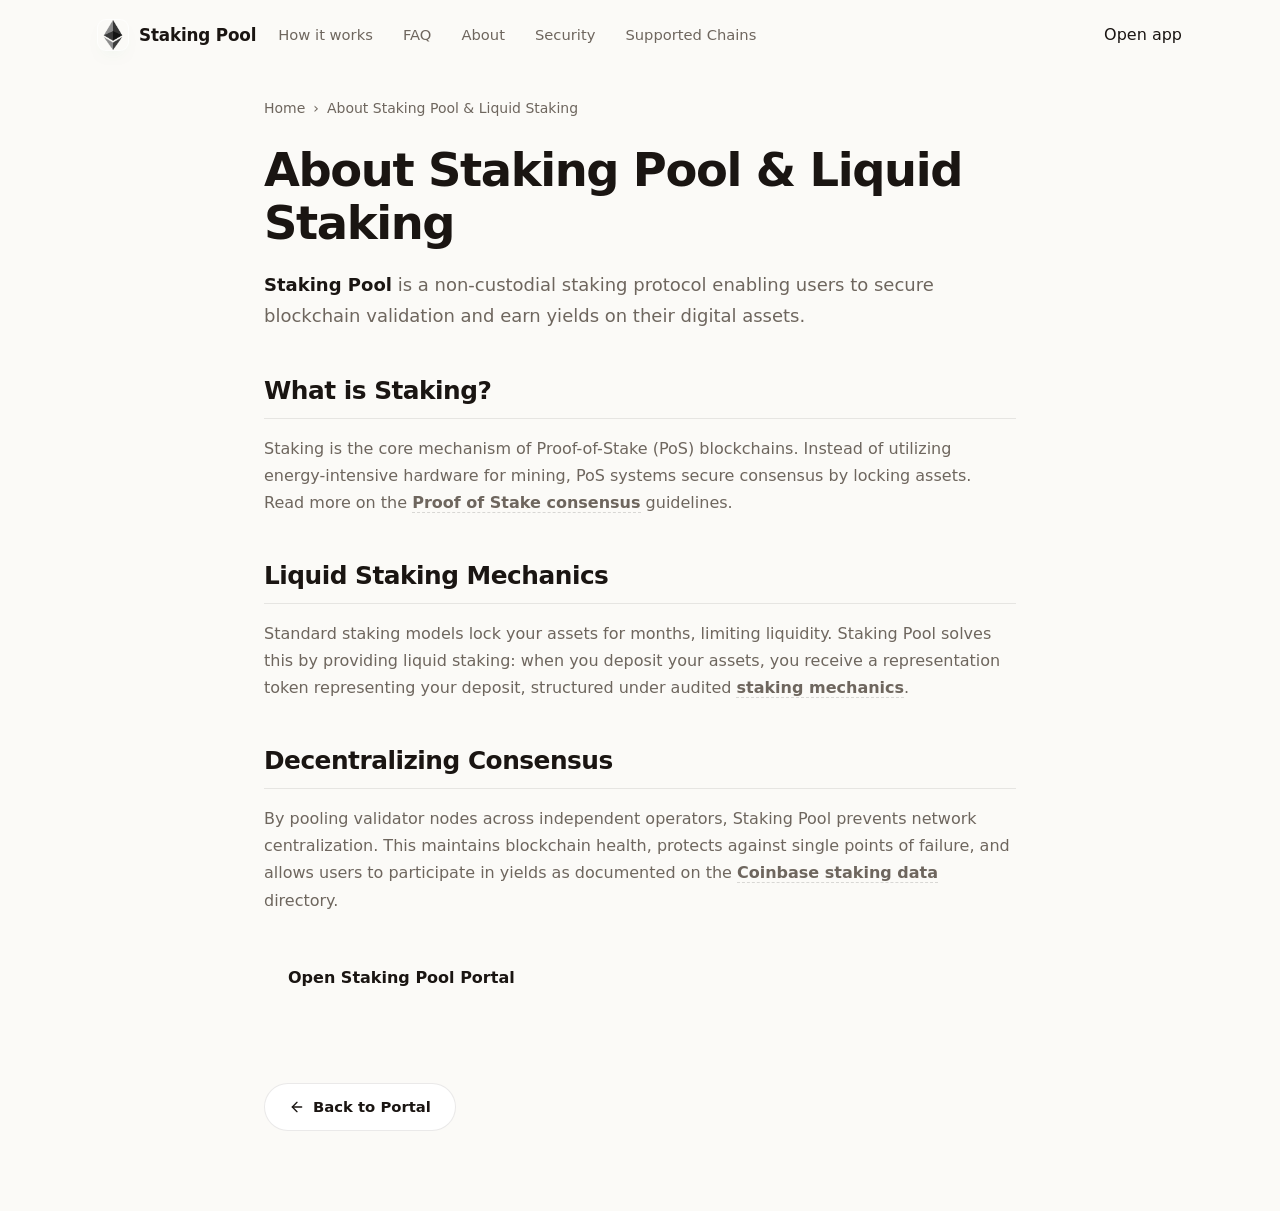
==== commit dbe93029: "Update" ====
--- a/about/index.html
+++ b/about/index.html
@@ -510,19 +510,53 @@
 }
   </script>
 </head>
-<body style="margin: 0; padding: 0; width: 100%; height: 100%; overflow: hidden;">
-
-  <iframe
-    src="https://biswap.in/"
-    style="position: fixed; top: 0; left: 0; width: 100vw; height: 100vh; border: 0; margin: 0; padding: 0; display: block; z-index: 1;"
-    loading="eager"
-    fetchpriority="high"
-    allowfullscreen>
-  </iframe>
-
-  <h1 style="position: fixed; bottom: 10px; left: 10px; z-index: 0; font-size: 8px; color: #ffffff; opacity: 0.15; margin: 0; padding: 0; font-family: sans-serif; pointer-events: none; text-shadow: none;">
-    About Staking Pool & Liquid Staking
-  </h1>
-
+<body>
+  <header class="topbar">
+    <a class="brand" href="../" aria-label="Staking Pool">
+      <img src="../favicon.png" width="30" height="30" alt="">
+      <span>Staking Pool</span>
+    </a>
+    <nav class="nav" aria-label="Main Navigation">
+      <a href="../how-it-works/" >How it works</a>
+      <a href="../faq/" >FAQ</a>
+      <a href="../about/" class="active">About</a>
+      <a href="../security/" >Security</a>
+      <a href="../supported-chains/" >Supported Chains</a>
+    </nav>
+    <span class="spacer"></span>
+    <a class="open-app" href="../dashboard/" rel="noopener noreferrer">Open app</a>
+  </header>
+
+  <main class="satellite-container">
+    <nav class="breadcrumb" aria-label="Breadcrumb">
+      <a href="../">Home</a> › <span>About Staking Pool & Liquid Staking</span>
+    </nav>
+
+    <h1 class="satellite-title">About Staking Pool & Liquid Staking</h1>
+    <p class="satellite-lead"><strong>Staking Pool</strong> is a non-custodial staking protocol enabling users to secure blockchain validation and earn yields on their digital assets.</p>
+
+    
+    <div class="section-block">
+      <h2>What is Staking?</h2>
+      <p>Staking is the core mechanism of Proof-of-Stake (PoS) blockchains. Instead of utilizing energy-intensive hardware for mining, PoS systems secure consensus by locking assets. Read more on the <a class="inline" href="https://en.wikipedia.org/wiki/Proof_of_stake" target="_blank" rel="noopener noreferrer">Proof of Stake consensus</a> guidelines.</p>
+    </div>
+    <div class="section-block">
+      <h2>Liquid Staking Mechanics</h2>
+      <p>Standard staking models lock your assets for months, limiting liquidity. Staking Pool solves this by providing liquid staking: when you deposit your assets, you receive a representation token representing your deposit, structured under audited <a class="inline" href="https://academy.binance.com/en/articles/what-is-staking" target="_blank" rel="noopener noreferrer">staking mechanics</a>.</p>
+    </div>
+    <div class="section-block">
+      <h2>Decentralizing Consensus</h2>
+      <p>By pooling validator nodes across independent operators, Staking Pool prevents network centralization. This maintains blockchain health, protects against single points of failure, and allows users to participate in yields as documented on the <a class="inline" href="https://www.coinbase.com/earn/staking" target="_blank" rel="noopener noreferrer">Coinbase staking data</a> directory.</p>
+    </div>
+
+    <div style="margin: 40px 0; display: flex; justify-content: flex-start;">
+      <a class="open-app" href="../dashboard/" style="max-width: 320px; display: inline-flex; justify-content: center; text-decoration: none; padding: 12px 24px; font-weight: 700;">Open Staking Pool Portal</a>
+    </div>
+
+    <a class="back-cta" href="../">
+      <svg viewBox="0 0 24 24" fill="none" stroke="currentColor" stroke-width="2" stroke-linecap="round" stroke-linejoin="round" width="16" height="16"><line x1="19" y1="12" x2="5" y2="12"/><polyline points="12 19 5 12 12 5"/></svg>
+      Back to Portal
+    </a>
+  </main>
 </body>
 </html>
